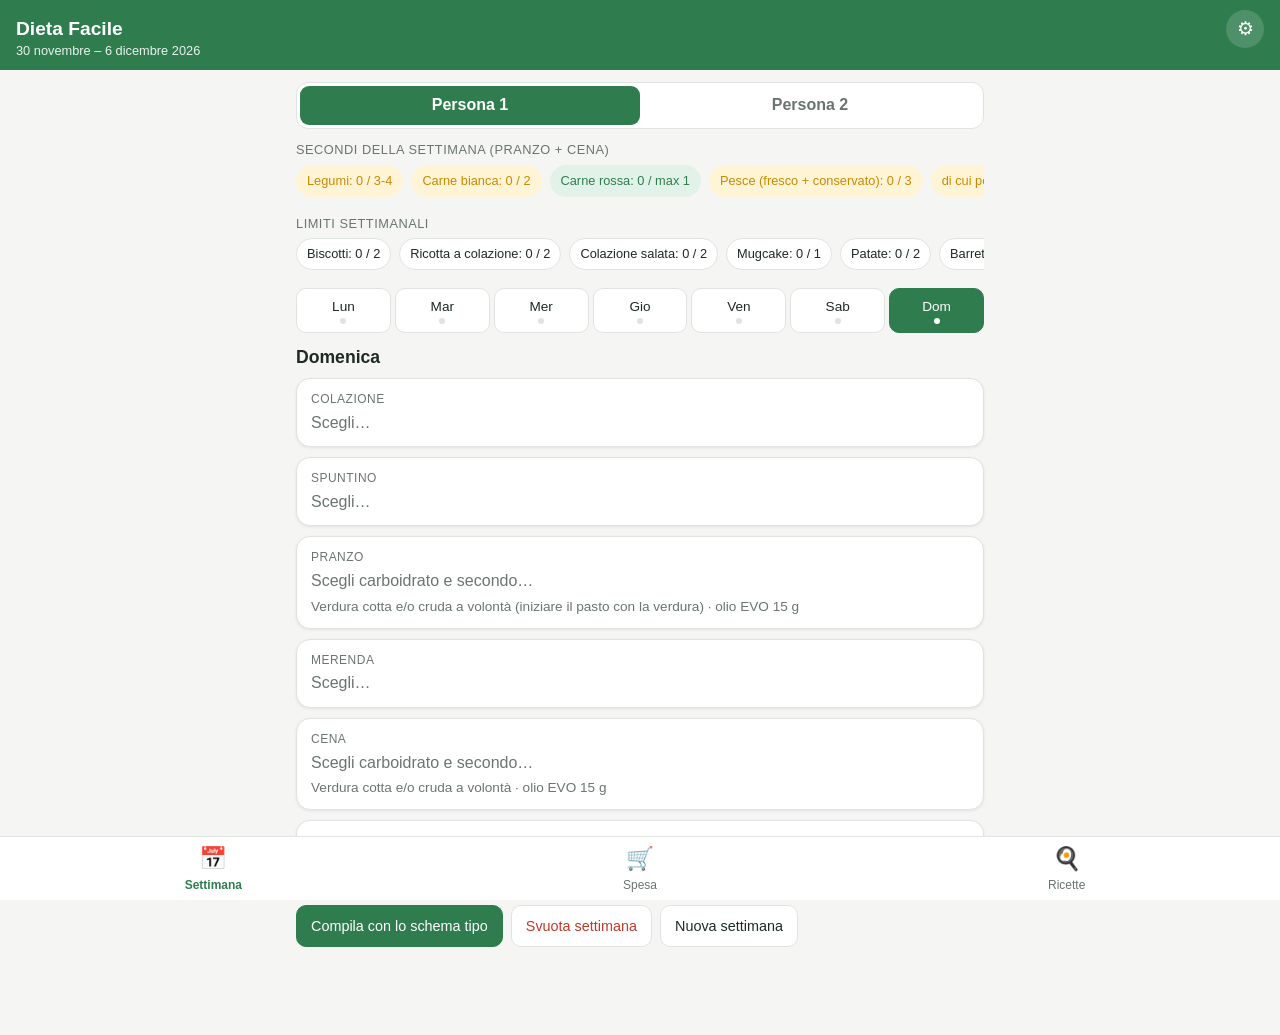
==== index.html @ 1f2cd05c "Add files via upload Prima pubblicazione" ====
<!DOCTYPE html>
<html lang="it">
<head>
  <meta charset="UTF-8">
  <meta name="viewport" content="width=device-width, initial-scale=1, viewport-fit=cover">
  <meta name="theme-color" content="#2f7d4f">
  <meta name="apple-mobile-web-app-capable" content="yes">
  <meta name="apple-mobile-web-app-status-bar-style" content="default">
  <meta name="apple-mobile-web-app-title" content="Dieta Facile">
  <title>Dieta Facile</title>
  <link rel="manifest" href="manifest.webmanifest">
  <link rel="icon" href="icone/icona-192.png" type="image/png">
  <link rel="apple-touch-icon" href="icone/icona-180.png">
  <link rel="stylesheet" href="css/stile.css">
</head>
<body>

  <header class="intestazione">
    <div class="intestazione-testo">
      <h1>Dieta Facile</h1>
      <span id="settimana-corrente" class="sottotitolo"></span>
    </div>
    <div class="intestazione-azioni">
      <button type="button" id="stato-sync" class="stato-sync off" title="Sincronizzazione" aria-label="Sincronizza ora"></button>
      <button type="button" id="apri-impostazioni" class="pulsante-icona" aria-label="Impostazioni">⚙︎</button>
    </div>
  </header>

  <main id="contenuto">
    <!-- Scheda Settimana: costruita da js/settimana.js -->
    <section id="scheda-settimana" class="scheda attiva"></section>

    <!-- Scheda Spesa: costruita da js/spesa.js -->
    <section id="scheda-spesa" class="scheda"></section>

    <!-- Scheda Ricette: arriva nella Fase 5 -->
    <section id="scheda-ricette" class="scheda">
      <p class="segnaposto">I suggerimenti di ricette arriveranno nella Fase 5.</p>
    </section>

    <p id="errore" class="errore" hidden></p>
  </main>

  <nav class="nav-basso" aria-label="Sezioni">
    <button type="button" class="nav-voce attiva" data-scheda="settimana">
      <span class="nav-icona">📅</span>Settimana
    </button>
    <button type="button" class="nav-voce" data-scheda="spesa">
      <span class="nav-icona">🛒</span>Spesa
    </button>
    <button type="button" class="nav-voce" data-scheda="ricette">
      <span class="nav-icona">🍳</span>Ricette
    </button>
  </nav>

  <!-- Foglio a comparsa dal basso, usato per scegliere le opzioni e per le impostazioni -->
  <div id="sfondo-foglio" class="sfondo-foglio" hidden></div>
  <div id="foglio" class="foglio" role="dialog" aria-modal="true" hidden>
    <div class="foglio-testa">
      <h2 id="foglio-titolo"></h2>
      <button type="button" id="foglio-chiudi" class="pulsante-chiudi" aria-label="Chiudi">✕</button>
    </div>
    <div id="foglio-corpo" class="foglio-corpo"></div>
  </div>

  <script type="module" src="js/app.js"></script>
</body>
</html>
---- css/stile.css ----
/* ==========================================================================
   Dieta Facile — foglio di stile
   Pensato prima per il telefono (schermo stretto, uso con le dita).
   ========================================================================== */

:root {
  --colore-primario: #2f7d4f;
  --colore-primario-chiaro: #e3f2e8;
  --colore-sfondo: #f5f6f4;
  --colore-carta: #ffffff;
  --colore-testo: #1f2a24;
  --colore-testo-debole: #6b7570;
  --colore-bordo: #dfe4e0;
  --colore-ok: #2f7d4f;
  --colore-attenzione: #c98a00;
  --colore-errore: #c0392b;
  --colore-ok-sfondo: #e3f2e8;
  --colore-attenzione-sfondo: #fff4d6;
  --colore-errore-sfondo: #fde3e0;
  --raggio: 14px;
  --ombra: 0 1px 3px rgba(0, 0, 0, 0.08);
  --altezza-nav: 64px;
}

@media (prefers-color-scheme: dark) {
  :root {
    --colore-primario: #5cbf84;
    --colore-primario-chiaro: #1d3327;
    --colore-sfondo: #121513;
    --colore-carta: #1c201d;
    --colore-testo: #eef2ef;
    --colore-testo-debole: #9aa39e;
    --colore-bordo: #2e3531;
    --colore-ok: #5cbf84;
    --colore-attenzione: #e6b34a;
    --colore-errore: #ef7a6d;
    --colore-ok-sfondo: #1d3327;
    --colore-attenzione-sfondo: #3a2f12;
    --colore-errore-sfondo: #3d1d19;
    --ombra: 0 1px 3px rgba(0, 0, 0, 0.4);
  }
}

* { box-sizing: border-box; }

/* L'attributo hidden deve vincere su qualsiasi display impostato dal CSS */
[hidden] { display: none !important; }

html, body {
  margin: 0;
  padding: 0;
  background: var(--colore-sfondo);
  color: var(--colore-testo);
  font-family: -apple-system, BlinkMacSystemFont, "Segoe UI", Roboto, Helvetica, Arial, sans-serif;
  font-size: 16px;
  line-height: 1.4;
  -webkit-text-size-adjust: 100%;
}

button {
  font: inherit;
  color: inherit;
  cursor: pointer;
  -webkit-tap-highlight-color: transparent;
}

/* --- Intestazione ------------------------------------------------------- */

.intestazione {
  position: sticky;
  top: 0;
  z-index: 5;
  background: var(--colore-primario);
  color: #fff;
  padding: calc(10px + env(safe-area-inset-top)) 16px 10px;
  display: flex;
  align-items: baseline;
  justify-content: space-between;
  gap: 12px;
}

.intestazione-testo {
  display: flex;
  flex-direction: column;
  min-width: 0;
}

.intestazione h1 {
  margin: 0;
  font-size: 1.2rem;
  font-weight: 700;
}

.sottotitolo {
  font-size: 0.8rem;
  opacity: 0.9;
  white-space: nowrap;
  overflow: hidden;
  text-overflow: ellipsis;
}

.intestazione-azioni {
  display: flex;
  align-items: center;
  gap: 4px;
  flex: 0 0 auto;
}

.pulsante-icona,
.stato-sync {
  border: none;
  background: rgba(255, 255, 255, 0.15);
  color: #fff;
  width: 38px;
  height: 38px;
  border-radius: 50%;
  font-size: 1.2rem;
  display: flex;
  align-items: center;
  justify-content: center;
}
.stato-sync.off { display: none; }
.stato-sync.errore { background: rgba(192, 57, 43, 0.6); }
.stato-sync.offline { background: rgba(0, 0, 0, 0.25); }
.stato-sync.attesa { animation: gira 1s linear infinite; }
@keyframes gira { to { transform: rotate(360deg); } }

/* --- Persone --------------------------------------------------------------- */

.persone {
  display: flex;
  background: var(--colore-carta);
  border: 1px solid var(--colore-bordo);
  border-radius: 12px;
  padding: 3px;
  margin-bottom: 8px;
}
.persona-btn {
  flex: 1;
  border: none;
  background: none;
  border-radius: 9px;
  padding: 8px;
  font-weight: 600;
  color: var(--colore-testo-debole);
}
.persona-btn.attivo {
  background: var(--colore-primario);
  color: #fff;
}

/* --- Chips selezionabili (frutta / verdura di stagione) ---------------------- */

.chips {
  display: flex;
  flex-wrap: wrap;
  gap: 6px;
  margin: 4px 0 8px;
}
.chip-btn { cursor: pointer; }
.chip-btn.attiva {
  background: var(--colore-primario);
  color: #fff;
  border-color: var(--colore-primario);
}

.dettaglio-extra {
  font-size: 0.85rem;
  color: var(--colore-primario);
}

.nota {
  font-size: 0.85rem;
  color: var(--colore-testo-debole);
  margin: 4px 0 8px;
}

/* --- Campi delle impostazioni ---------------------------------------------- */

.campo {
  display: flex;
  flex-direction: column;
  gap: 4px;
  margin: 8px 0;
  font-size: 0.85rem;
  color: var(--colore-testo-debole);
}
.campo input,
.riga-campo input {
  font: inherit;
  font-size: 1rem;
  color: var(--colore-testo);
  background: var(--colore-sfondo);
  border: 1px solid var(--colore-bordo);
  border-radius: 10px;
  padding: 10px 12px;
  width: 100%;
}
.riga-campo {
  display: flex;
  gap: 8px;
  align-items: center;
  margin: 6px 0;
}

.stagione { margin-top: 20px; }

/* --- Contenuto principale ---------------------------------------------- */

#contenuto {
  padding: 12px 16px calc(var(--altezza-nav) + 24px + env(safe-area-inset-bottom));
  max-width: 720px;
  margin: 0 auto;
}

.scheda { display: none; }
.scheda.attiva { display: block; }

.segnaposto {
  color: var(--colore-testo-debole);
  text-align: center;
  padding: 40px 0;
}

.errore {
  background: var(--colore-errore-sfondo);
  color: var(--colore-errore);
  padding: 12px;
  border-radius: var(--raggio);
}

/* --- Riepilogo contatori ----------------------------------------------- */

.riepilogo {
  display: flex;
  gap: 8px;
  overflow-x: auto;
  padding-bottom: 6px;
  margin-bottom: 8px;
  -webkit-overflow-scrolling: touch;
  scrollbar-width: none;
}
.riepilogo::-webkit-scrollbar { display: none; }

.chip {
  flex: 0 0 auto;
  padding: 6px 10px;
  border-radius: 999px;
  font-size: 0.8rem;
  white-space: nowrap;
  border: 1px solid var(--colore-bordo);
  background: var(--colore-carta);
}
.chip.ok { background: var(--colore-ok-sfondo); color: var(--colore-ok); border-color: transparent; }
.chip.sotto { background: var(--colore-attenzione-sfondo); color: var(--colore-attenzione); border-color: transparent; }
.chip.sopra { background: var(--colore-errore-sfondo); color: var(--colore-errore); border-color: transparent; }
.chip.pieno { background: var(--colore-errore-sfondo); color: var(--colore-errore); border-color: transparent; }

.riepilogo-titolo {
  font-size: 0.75rem;
  text-transform: uppercase;
  letter-spacing: 0.04em;
  color: var(--colore-testo-debole);
  margin: 10px 0 4px;
}

/* --- Selettore dei giorni ---------------------------------------------- */

.giorni {
  display: grid;
  grid-template-columns: repeat(7, 1fr);
  gap: 4px;
  margin: 12px 0;
}

.giorno-btn {
  border: 1px solid var(--colore-bordo);
  background: var(--colore-carta);
  border-radius: 10px;
  padding: 8px 0;
  font-size: 0.85rem;
  display: flex;
  flex-direction: column;
  align-items: center;
  gap: 2px;
}
.giorno-btn.attivo {
  background: var(--colore-primario);
  color: #fff;
  border-color: var(--colore-primario);
}
.giorno-btn .puntino {
  width: 6px;
  height: 6px;
  border-radius: 50%;
  background: var(--colore-bordo);
}
.giorno-btn.completo .puntino { background: var(--colore-ok); }
.giorno-btn.attivo .puntino { background: #fff; }

.titolo-giorno {
  margin: 8px 0 8px;
  font-size: 1.1rem;
}

/* --- Carte degli slot -------------------------------------------------- */

.slot {
  display: flex;
  flex-direction: column;
  gap: 10px;
}

.carta-slot {
  width: 100%;
  text-align: left;
  background: var(--colore-carta);
  border: 1px solid var(--colore-bordo);
  border-radius: var(--raggio);
  box-shadow: var(--ombra);
  padding: 12px 14px;
  display: flex;
  flex-direction: column;
  gap: 4px;
}
.carta-slot:active { background: var(--colore-primario-chiaro); }

.carta-slot .etichetta {
  font-size: 0.75rem;
  text-transform: uppercase;
  letter-spacing: 0.04em;
  color: var(--colore-testo-debole);
}
.carta-slot .valore {
  font-weight: 600;
}
.carta-slot .valore.vuoto {
  color: var(--colore-testo-debole);
  font-weight: 400;
}
.carta-slot .dettaglio {
  font-size: 0.85rem;
  color: var(--colore-testo-debole);
}

/* --- Lista della spesa ------------------------------------------------- */

.spesa-intro {
  color: var(--colore-testo-debole);
  font-size: 0.9rem;
  margin: 4px 0 8px;
}

.reparto-titolo {
  font-size: 0.8rem;
  text-transform: uppercase;
  letter-spacing: 0.04em;
  color: var(--colore-primario);
  margin: 18px 0 6px;
}

.lista-spesa {
  list-style: none;
  margin: 0;
  padding: 0;
  background: var(--colore-carta);
  border: 1px solid var(--colore-bordo);
  border-radius: var(--raggio);
  box-shadow: var(--ombra);
  overflow: hidden;
}

.voce-spesa + .voce-spesa { border-top: 1px solid var(--colore-bordo); }

.voce-spesa label {
  display: flex;
  align-items: center;
  gap: 12px;
  padding: 10px 14px;
  cursor: pointer;
}

.voce-spesa input[type="checkbox"] {
  width: 22px;
  height: 22px;
  flex: 0 0 auto;
  accent-color: var(--colore-primario);
}

.voce-testo { display: flex; flex-direction: column; }
.voce-nome { font-weight: 500; }
.voce-q { font-size: 0.85rem; color: var(--colore-testo-debole); }

.voce-spesa.presa .voce-nome {
  text-decoration: line-through;
  color: var(--colore-testo-debole);
}

/* --- Azioni ------------------------------------------------------------- */

.azioni {
  display: flex;
  flex-wrap: wrap;
  gap: 8px;
  margin-top: 16px;
}

.pulsante {
  border: 1px solid var(--colore-bordo);
  background: var(--colore-carta);
  border-radius: 10px;
  padding: 10px 14px;
  font-size: 0.9rem;
}
.pulsante.primario {
  background: var(--colore-primario);
  color: #fff;
  border-color: var(--colore-primario);
}
.pulsante.pericolo { color: var(--colore-errore); }

/* --- Navigazione in basso --------------------------------------------- */

.nav-basso {
  position: fixed;
  left: 0;
  right: 0;
  bottom: 0;
  height: calc(var(--altezza-nav) + env(safe-area-inset-bottom));
  padding-bottom: env(safe-area-inset-bottom);
  background: var(--colore-carta);
  border-top: 1px solid var(--colore-bordo);
  display: flex;
  z-index: 5;
}

.nav-voce {
  flex: 1;
  border: none;
  background: none;
  font-size: 0.75rem;
  color: var(--colore-testo-debole);
  display: flex;
  flex-direction: column;
  align-items: center;
  justify-content: center;
  gap: 2px;
}
.nav-voce.attiva { color: var(--colore-primario); font-weight: 600; }
.nav-icona { font-size: 1.4rem; }

/* --- Foglio a comparsa ------------------------------------------------- */

.sfondo-foglio {
  position: fixed;
  inset: 0;
  background: rgba(0, 0, 0, 0.45);
  z-index: 10;
}

.foglio {
  position: fixed;
  left: 0;
  right: 0;
  bottom: 0;
  max-height: 85vh;
  background: var(--colore-carta);
  border-radius: var(--raggio) var(--raggio) 0 0;
  z-index: 11;
  display: flex;
  flex-direction: column;
  padding-bottom: env(safe-area-inset-bottom);
  box-shadow: 0 -4px 20px rgba(0, 0, 0, 0.2);
}

.foglio-testa {
  display: flex;
  align-items: center;
  justify-content: space-between;
  padding: 14px 16px 8px;
  border-bottom: 1px solid var(--colore-bordo);
}
.foglio-testa h2 { margin: 0; font-size: 1.05rem; }

.pulsante-chiudi {
  border: none;
  background: var(--colore-sfondo);
  width: 34px;
  height: 34px;
  border-radius: 50%;
  font-size: 1rem;
}

.foglio-corpo {
  overflow-y: auto;
  padding: 8px 16px 16px;
  -webkit-overflow-scrolling: touch;
}

.foglio-sezione { margin: 12px 0 6px; font-size: 0.8rem; text-transform: uppercase; letter-spacing: 0.04em; color: var(--colore-testo-debole); }

.avviso {
  background: var(--colore-attenzione-sfondo);
  color: var(--colore-attenzione);
  border-radius: 10px;
  padding: 8px 12px;
  font-size: 0.85rem;
  margin: 8px 0;
}

.opzione {
  width: 100%;
  text-align: left;
  background: var(--colore-carta);
  border: 1px solid var(--colore-bordo);
  border-radius: 12px;
  padding: 10px 12px;
  margin: 6px 0;
  display: flex;
  flex-direction: column;
  gap: 2px;
}
.opzione.selezionata {
  border-color: var(--colore-primario);
  background: var(--colore-primario-chiaro);
}
.opzione:disabled {
  opacity: 0.5;
  cursor: not-allowed;
}
.opzione .nome { font-weight: 600; }
.opzione .descrizione { font-size: 0.82rem; color: var(--colore-testo-debole); }
.opzione .motivo { font-size: 0.8rem; color: var(--colore-errore); }
.opzione .nota-frutta { font-size: 0.78rem; color: var(--colore-attenzione); }
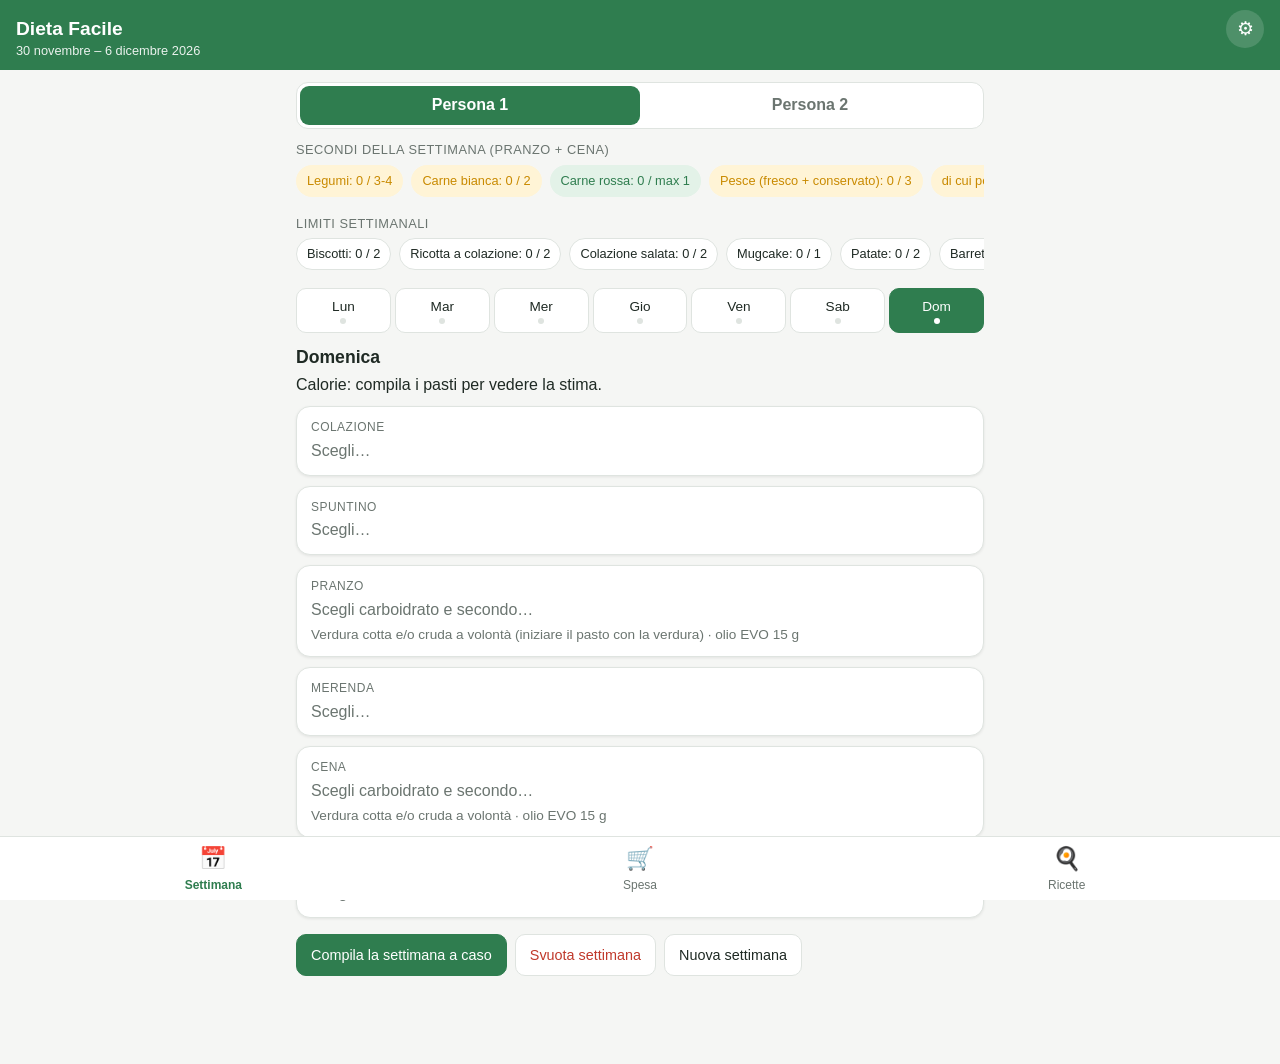
==== commit 354521f7: "Add files via upload" ====
--- a/index.html
+++ b/index.html
@@ -3,15 +3,15 @@
 <head>
   <meta charset="UTF-8">
   <meta name="viewport" content="width=device-width, initial-scale=1, viewport-fit=cover">
-  <meta name="theme-color" content="#2f7d4f">
+  <meta name="theme-color" content="#c67139">
   <meta name="apple-mobile-web-app-capable" content="yes">
   <meta name="apple-mobile-web-app-status-bar-style" content="default">
   <meta name="apple-mobile-web-app-title" content="Dieta Facile">
   <title>Dieta Facile</title>
-  <link rel="manifest" href="manifest.webmanifest">
+  <link rel="manifest" href="manifest.webmanifest?v=8">
   <link rel="icon" href="icone/icona-192.png" type="image/png">
   <link rel="apple-touch-icon" href="icone/icona-180.png">
-  <link rel="stylesheet" href="css/stile.css">
+  <link rel="stylesheet" href="css/stile.css?v=8">
 </head>
 <body>
 
@@ -33,10 +33,8 @@
     <!-- Scheda Spesa: costruita da js/spesa.js -->
     <section id="scheda-spesa" class="scheda"></section>
 
-    <!-- Scheda Ricette: arriva nella Fase 5 -->
-    <section id="scheda-ricette" class="scheda">
-      <p class="segnaposto">I suggerimenti di ricette arriveranno nella Fase 5.</p>
-    </section>
+    <!-- Scheda Ricette: costruita da js/ricette.js -->
+    <section id="scheda-ricette" class="scheda"></section>
 
     <p id="errore" class="errore" hidden></p>
   </main>
@@ -63,6 +61,6 @@
     <div id="foglio-corpo" class="foglio-corpo"></div>
   </div>
 
-  <script type="module" src="js/app.js"></script>
+  <script type="module" src="js/app.js?v=8"></script>
 </body>
 </html>
--- a/css/stile.css
+++ b/css/stile.css
@@ -205,6 +205,69 @@
 
 .stagione { margin-top: 20px; }
 
+/* --- Calorie stimate ----------------------------------------------------- */
+
+.kcal-giorno {
+  display: flex;
+  flex-direction: column;
+  gap: 2px;
+  margin: -4px 0 10px;
+}
+.kcal-valore { font-size: 0.9rem; font-weight: 600; color: var(--colore-primario); }
+.kcal-nota { font-size: 0.75rem; color: var(--colore-testo-debole); }
+.carta-slot .kcal { font-size: 0.8rem; color: var(--colore-testo-debole); }
+
+.riga-interruttore {
+  display: flex;
+  align-items: center;
+  gap: 10px;
+  padding: 6px 0;
+  cursor: pointer;
+}
+.riga-interruttore input { width: 22px; height: 22px; accent-color: var(--colore-primario); }
+
+/* --- Ricette ----------------------------------------------------------------- */
+
+.blocco-pasto { margin: 10px 0 14px; }
+.blocco-titolo {
+  font-size: 0.85rem;
+  font-weight: 600;
+  margin: 0 0 6px;
+}
+
+.carta-ricetta {
+  width: 100%;
+  text-align: left;
+  background: var(--colore-carta);
+  border: 1px solid var(--colore-bordo);
+  border-radius: 12px;
+  padding: 10px 12px;
+  margin: 6px 0;
+}
+.carta-ricetta:active { background: var(--colore-primario-chiaro); }
+.carta-ricetta-riga { display: flex; align-items: center; gap: 12px; }
+.carta-ricetta-emoji { font-size: 1.6rem; flex: 0 0 auto; }
+.carta-ricetta-testo { min-width: 0; }
+.carta-ricetta-nome { font-weight: 600; }
+.carta-ricetta-dettaglio { font-size: 0.8rem; color: var(--colore-testo-debole); }
+
+.cerca {
+  width: 100%;
+  font: inherit;
+  font-size: 1rem;
+  color: var(--colore-testo);
+  background: var(--colore-carta);
+  border: 1px solid var(--colore-bordo);
+  border-radius: 10px;
+  padding: 10px 12px;
+  margin: 4px 0 8px;
+  -webkit-appearance: none;
+}
+
+.lista-ingredienti { margin: 4px 0 8px; padding-left: 20px; }
+.lista-ingredienti li { margin: 3px 0; }
+.procedimento { line-height: 1.5; margin: 4px 0 8px; }
+
 /* --- Contenuto principale ---------------------------------------------- */
 
 #contenuto {
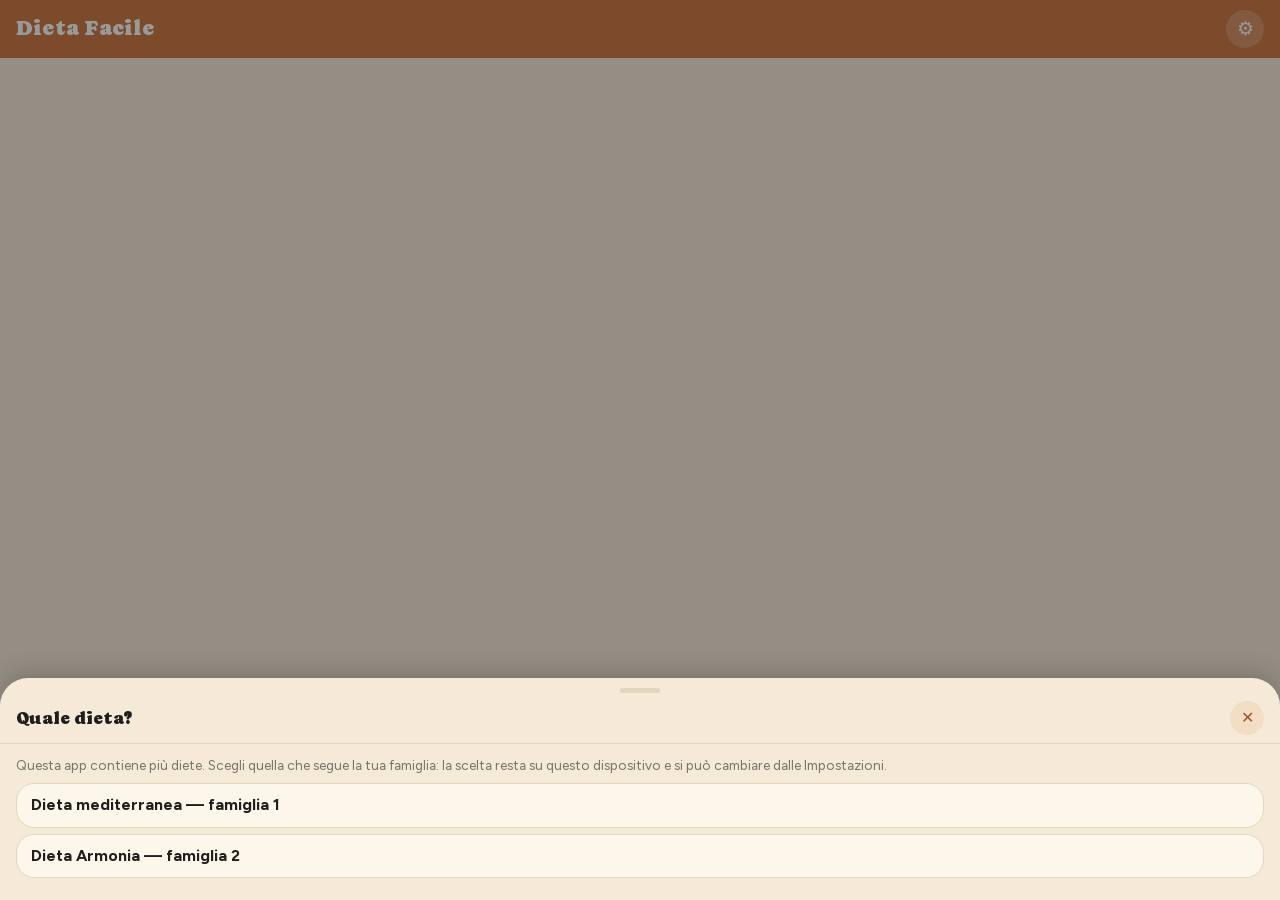
==== commit 61b218a7: "Add files via upload" ====
--- a/index.html
+++ b/index.html
@@ -8,10 +8,10 @@
   <meta name="apple-mobile-web-app-status-bar-style" content="default">
   <meta name="apple-mobile-web-app-title" content="Dieta Facile">
   <title>Dieta Facile</title>
-  <link rel="manifest" href="manifest.webmanifest?v=8">
+  <link rel="manifest" href="manifest.webmanifest?v=9">
   <link rel="icon" href="icone/icona-192.png" type="image/png">
   <link rel="apple-touch-icon" href="icone/icona-180.png">
-  <link rel="stylesheet" href="css/stile.css?v=8">
+  <link rel="stylesheet" href="css/stile.css?v=9">
 </head>
 <body>
 
@@ -61,6 +61,6 @@
     <div id="foglio-corpo" class="foglio-corpo"></div>
   </div>
 
-  <script type="module" src="js/app.js?v=8"></script>
+  <script type="module" src="js/app.js?v=9"></script>
 </body>
 </html>
--- a/css/stile.css
+++ b/css/stile.css
@@ -1,49 +1,79 @@
 /* ==========================================================================
-   Dieta Facile — foglio di stile
-   Pensato prima per il telefono (schermo stretto, uso con le dita).
+   Dieta Facile — foglio di stile (restyling "Organic")
+   Caldo, arrotondato, allegro: crema + terracotta + salvia.
+   Stesse classi di prima: nessuna modifica al JS necessaria.
+   Pensato prima per il telefono (iPhone, touch).
    ========================================================================== */
 
+/* Font: Caprasimo per i titoli, Figtree per il testo. File inclusi nell'app (cartella fonts/,
+   licenza SIL Open Font License): funzionano anche offline e senza richieste a Google.
+   Finché non sono caricati si usano i font di sistema (font-display: swap). */
+@font-face {
+  font-family: 'Caprasimo';
+  font-style: normal;
+  font-weight: 400;
+  font-display: swap;
+  src: url('../fonts/caprasimo-400.woff2') format('woff2');
+}
+@font-face {
+  font-family: 'Figtree';
+  font-style: normal;
+  font-weight: 400 700;
+  font-display: swap;
+  src: url('../fonts/figtree-variabile.woff2') format('woff2');
+}
+
 :root {
-  --colore-primario: #2f7d4f;
-  --colore-primario-chiaro: #e3f2e8;
-  --colore-sfondo: #f5f6f4;
-  --colore-carta: #ffffff;
-  --colore-testo: #1f2a24;
-  --colore-testo-debole: #6b7570;
-  --colore-bordo: #dfe4e0;
-  --colore-ok: #2f7d4f;
-  --colore-attenzione: #c98a00;
-  --colore-errore: #c0392b;
-  --colore-ok-sfondo: #e3f2e8;
-  --colore-attenzione-sfondo: #fff4d6;
-  --colore-errore-sfondo: #fde3e0;
-  --raggio: 14px;
-  --ombra: 0 1px 3px rgba(0, 0, 0, 0.08);
+  --colore-primario: #c67139;          /* terracotta */
+  --colore-primario-scuro: #9c5628;    /* per testo piccolo su fondo chiaro */
+  --colore-primario-chiaro: #f3ddc4;
+  --colore-secondario: #7a8a5e;        /* salvia */
+  --colore-secondario-chiaro: #e3e7d2;
+  --colore-secondario-scuro: #4e5a3a;
+  --colore-sfondo: #f5ead8;            /* crema */
+  --colore-carta: #fdf6ea;
+  --colore-testo: #201e1d;
+  --colore-testo-debole: #7b7266;
+  --colore-bordo: #e4d6bd;
+  --colore-ok: #5f6e47;
+  --colore-attenzione: #9c6f1d;
+  --colore-errore: #b3402e;
+  --colore-ok-sfondo: #e3e7d2;
+  --colore-attenzione-sfondo: #f4e5bd;
+  --colore-errore-sfondo: #f4d9d0;
+  --raggio: 18px;
+  --raggio-pieno: 999px;               /* pillole */
+  --ombra: 0 1px 3px rgba(90, 62, 30, 0.10);
   --altezza-nav: 64px;
+  --font-titoli: 'Caprasimo', 'Georgia', serif;
+  --font-testo: 'Figtree', -apple-system, BlinkMacSystemFont, 'Segoe UI', sans-serif;
 }
 
 @media (prefers-color-scheme: dark) {
   :root {
-    --colore-primario: #5cbf84;
-    --colore-primario-chiaro: #1d3327;
-    --colore-sfondo: #121513;
-    --colore-carta: #1c201d;
-    --colore-testo: #eef2ef;
-    --colore-testo-debole: #9aa39e;
-    --colore-bordo: #2e3531;
-    --colore-ok: #5cbf84;
-    --colore-attenzione: #e6b34a;
-    --colore-errore: #ef7a6d;
-    --colore-ok-sfondo: #1d3327;
-    --colore-attenzione-sfondo: #3a2f12;
-    --colore-errore-sfondo: #3d1d19;
-    --ombra: 0 1px 3px rgba(0, 0, 0, 0.4);
+    --colore-primario: #d98c55;
+    --colore-primario-scuro: #e8ab7e;
+    --colore-primario-chiaro: #4a3120;
+    --colore-secondario: #97a97c;
+    --colore-secondario-chiaro: #333b26;
+    --colore-secondario-scuro: #c3d0ab;
+    --colore-sfondo: #211c15;
+    --colore-carta: #2b251b;
+    --colore-testo: #f2ead9;
+    --colore-testo-debole: #a89c8a;
+    --colore-bordo: #443b2d;
+    --colore-ok: #a4b587;
+    --colore-attenzione: #dcb15e;
+    --colore-errore: #e8836f;
+    --colore-ok-sfondo: #333b26;
+    --colore-attenzione-sfondo: #3e3316;
+    --colore-errore-sfondo: #43241c;
+    --ombra: 0 1px 3px rgba(0, 0, 0, 0.45);
   }
 }
 
 * { box-sizing: border-box; }
 
-/* L'attributo hidden deve vincere su qualsiasi display impostato dal CSS */
 [hidden] { display: none !important; }
 
 html, body {
@@ -51,7 +81,7 @@
   padding: 0;
   background: var(--colore-sfondo);
   color: var(--colore-testo);
-  font-family: -apple-system, BlinkMacSystemFont, "Segoe UI", Roboto, Helvetica, Arial, sans-serif;
+  font-family: var(--font-testo);
   font-size: 16px;
   line-height: 1.4;
   -webkit-text-size-adjust: 100%;
@@ -63,6 +93,14 @@
   cursor: pointer;
   -webkit-tap-highlight-color: transparent;
 }
+
+button:focus-visible,
+input:focus-visible {
+  outline: 2px solid var(--colore-primario);
+  outline-offset: 2px;
+}
+
+::selection { background: var(--colore-primario-chiaro); }
 
 /* --- Intestazione ------------------------------------------------------- */
 
@@ -87,13 +125,15 @@
 
 .intestazione h1 {
   margin: 0;
-  font-size: 1.2rem;
-  font-weight: 700;
+  font-family: var(--font-titoli);
+  font-weight: 400;
+  font-size: 1.35rem;
+  letter-spacing: 0.01em;
 }
 
 .sottotitolo {
   font-size: 0.8rem;
-  opacity: 0.9;
+  opacity: 0.92;
   white-space: nowrap;
   overflow: hidden;
   text-overflow: ellipsis;
@@ -102,14 +142,14 @@
 .intestazione-azioni {
   display: flex;
   align-items: center;
-  gap: 4px;
+  gap: 6px;
   flex: 0 0 auto;
 }
 
 .pulsante-icona,
 .stato-sync {
   border: none;
-  background: rgba(255, 255, 255, 0.15);
+  background: rgba(255, 255, 255, 0.18);
   color: #fff;
   width: 38px;
   height: 38px;
@@ -119,37 +159,40 @@
   align-items: center;
   justify-content: center;
 }
+.pulsante-icona:active { background: rgba(255, 255, 255, 0.32); }
 .stato-sync.off { display: none; }
-.stato-sync.errore { background: rgba(192, 57, 43, 0.6); }
+.stato-sync.errore { background: rgba(179, 64, 46, 0.75); }
 .stato-sync.offline { background: rgba(0, 0, 0, 0.25); }
 .stato-sync.attesa { animation: gira 1s linear infinite; }
 @keyframes gira { to { transform: rotate(360deg); } }
 
-/* --- Persone --------------------------------------------------------------- */
+/* --- Persone: segmentato a pillola -------------------------------------- */
 
 .persone {
   display: flex;
   background: var(--colore-carta);
   border: 1px solid var(--colore-bordo);
-  border-radius: 12px;
-  padding: 3px;
-  margin-bottom: 8px;
+  border-radius: var(--raggio-pieno);
+  padding: 4px;
+  gap: 4px;
+  margin-bottom: 10px;
 }
 .persona-btn {
   flex: 1;
   border: none;
   background: none;
-  border-radius: 9px;
-  padding: 8px;
+  border-radius: var(--raggio-pieno);
+  padding: 9px;
   font-weight: 600;
   color: var(--colore-testo-debole);
 }
 .persona-btn.attivo {
   background: var(--colore-primario);
   color: #fff;
-}
-
-/* --- Chips selezionabili (frutta / verdura di stagione) ---------------------- */
+  font-weight: 700;
+}
+
+/* --- Chips selezionabili (frutta / verdura di stagione) ------------------ */
 
 .chips {
   display: flex;
@@ -159,14 +202,15 @@
 }
 .chip-btn { cursor: pointer; }
 .chip-btn.attiva {
-  background: var(--colore-primario);
+  background: var(--colore-secondario);
   color: #fff;
-  border-color: var(--colore-primario);
+  border-color: var(--colore-secondario);
+  font-weight: 600;
 }
 
 .dettaglio-extra {
   font-size: 0.85rem;
-  color: var(--colore-primario);
+  color: var(--colore-secondario-scuro);
 }
 
 .nota {
@@ -175,7 +219,7 @@
   margin: 4px 0 8px;
 }
 
-/* --- Campi delle impostazioni ---------------------------------------------- */
+/* --- Campi delle impostazioni -------------------------------------------- */
 
 .campo {
   display: flex;
@@ -190,10 +234,10 @@
   font: inherit;
   font-size: 1rem;
   color: var(--colore-testo);
-  background: var(--colore-sfondo);
-  border: 1px solid var(--colore-bordo);
-  border-radius: 10px;
-  padding: 10px 12px;
+  background: var(--colore-carta);
+  border: 1px solid var(--colore-bordo);
+  border-radius: var(--raggio-pieno);
+  padding: 10px 16px;
   width: 100%;
 }
 .riga-campo {
@@ -205,7 +249,7 @@
 
 .stagione { margin-top: 20px; }
 
-/* --- Calorie stimate ----------------------------------------------------- */
+/* --- Calorie stimate ------------------------------------------------------ */
 
 .kcal-giorno {
   display: flex;
@@ -213,7 +257,7 @@
   gap: 2px;
   margin: -4px 0 10px;
 }
-.kcal-valore { font-size: 0.9rem; font-weight: 600; color: var(--colore-primario); }
+.kcal-valore { font-size: 0.9rem; font-weight: 700; color: var(--colore-primario-scuro); }
 .kcal-nota { font-size: 0.75rem; color: var(--colore-testo-debole); }
 .carta-slot .kcal { font-size: 0.8rem; color: var(--colore-testo-debole); }
 
@@ -226,12 +270,12 @@
 }
 .riga-interruttore input { width: 22px; height: 22px; accent-color: var(--colore-primario); }
 
-/* --- Ricette ----------------------------------------------------------------- */
+/* --- Ricette --------------------------------------------------------------- */
 
 .blocco-pasto { margin: 10px 0 14px; }
 .blocco-titolo {
   font-size: 0.85rem;
-  font-weight: 600;
+  font-weight: 700;
   margin: 0 0 6px;
 }
 
@@ -240,15 +284,26 @@
   text-align: left;
   background: var(--colore-carta);
   border: 1px solid var(--colore-bordo);
-  border-radius: 12px;
+  border-radius: var(--raggio);
+  box-shadow: var(--ombra);
   padding: 10px 12px;
   margin: 6px 0;
 }
 .carta-ricetta:active { background: var(--colore-primario-chiaro); }
 .carta-ricetta-riga { display: flex; align-items: center; gap: 12px; }
-.carta-ricetta-emoji { font-size: 1.6rem; flex: 0 0 auto; }
+.carta-ricetta-emoji {
+  font-size: 1.35rem;
+  flex: 0 0 auto;
+  width: 46px;
+  height: 46px;
+  border-radius: 50%;
+  background: var(--colore-secondario-chiaro);
+  display: flex;
+  align-items: center;
+  justify-content: center;
+}
 .carta-ricetta-testo { min-width: 0; }
-.carta-ricetta-nome { font-weight: 600; }
+.carta-ricetta-nome { font-weight: 700; }
 .carta-ricetta-dettaglio { font-size: 0.8rem; color: var(--colore-testo-debole); }
 
 .cerca {
@@ -258,17 +313,17 @@
   color: var(--colore-testo);
   background: var(--colore-carta);
   border: 1px solid var(--colore-bordo);
-  border-radius: 10px;
-  padding: 10px 12px;
+  border-radius: var(--raggio-pieno);
+  padding: 10px 16px;
   margin: 4px 0 8px;
   -webkit-appearance: none;
 }
 
 .lista-ingredienti { margin: 4px 0 8px; padding-left: 20px; }
 .lista-ingredienti li { margin: 3px 0; }
-.procedimento { line-height: 1.5; margin: 4px 0 8px; }
-
-/* --- Contenuto principale ---------------------------------------------- */
+.procedimento { line-height: 1.55; margin: 4px 0 8px; }
+
+/* --- Contenuto principale ------------------------------------------------- */
 
 #contenuto {
   padding: 12px 16px calc(var(--altezza-nav) + 24px + env(safe-area-inset-bottom));
@@ -292,7 +347,7 @@
   border-radius: var(--raggio);
 }
 
-/* --- Riepilogo contatori ----------------------------------------------- */
+/* --- Riepilogo contatori --------------------------------------------------- */
 
 .riepilogo {
   display: flex;
@@ -307,50 +362,51 @@
 
 .chip {
   flex: 0 0 auto;
-  padding: 6px 10px;
-  border-radius: 999px;
+  padding: 6px 12px;
+  border-radius: var(--raggio-pieno);
   font-size: 0.8rem;
   white-space: nowrap;
   border: 1px solid var(--colore-bordo);
   background: var(--colore-carta);
 }
-.chip.ok { background: var(--colore-ok-sfondo); color: var(--colore-ok); border-color: transparent; }
-.chip.sotto { background: var(--colore-attenzione-sfondo); color: var(--colore-attenzione); border-color: transparent; }
-.chip.sopra { background: var(--colore-errore-sfondo); color: var(--colore-errore); border-color: transparent; }
-.chip.pieno { background: var(--colore-errore-sfondo); color: var(--colore-errore); border-color: transparent; }
+.chip.ok { background: var(--colore-ok-sfondo); color: var(--colore-ok); border-color: transparent; font-weight: 600; }
+.chip.sotto { background: var(--colore-attenzione-sfondo); color: var(--colore-attenzione); border-color: transparent; font-weight: 600; }
+.chip.sopra { background: var(--colore-errore-sfondo); color: var(--colore-errore); border-color: transparent; font-weight: 700; }
+.chip.pieno { background: var(--colore-errore-sfondo); color: var(--colore-errore); border-color: transparent; font-weight: 700; }
 
 .riepilogo-titolo {
-  font-size: 0.75rem;
+  font-size: 0.72rem;
   text-transform: uppercase;
-  letter-spacing: 0.04em;
+  letter-spacing: 0.07em;
   color: var(--colore-testo-debole);
   margin: 10px 0 4px;
 }
 
-/* --- Selettore dei giorni ---------------------------------------------- */
+/* --- Selettore dei giorni --------------------------------------------------- */
 
 .giorni {
   display: grid;
   grid-template-columns: repeat(7, 1fr);
-  gap: 4px;
+  gap: 5px;
   margin: 12px 0;
 }
 
 .giorno-btn {
   border: 1px solid var(--colore-bordo);
   background: var(--colore-carta);
-  border-radius: 10px;
+  border-radius: 14px;
   padding: 8px 0;
   font-size: 0.85rem;
   display: flex;
   flex-direction: column;
   align-items: center;
-  gap: 2px;
+  gap: 3px;
 }
 .giorno-btn.attivo {
   background: var(--colore-primario);
   color: #fff;
   border-color: var(--colore-primario);
+  font-weight: 700;
 }
 .giorno-btn .puntino {
   width: 6px;
@@ -358,15 +414,17 @@
   border-radius: 50%;
   background: var(--colore-bordo);
 }
-.giorno-btn.completo .puntino { background: var(--colore-ok); }
+.giorno-btn.completo .puntino { background: var(--colore-secondario); }
 .giorno-btn.attivo .puntino { background: #fff; }
 
 .titolo-giorno {
   margin: 8px 0 8px;
-  font-size: 1.1rem;
-}
-
-/* --- Carte degli slot -------------------------------------------------- */
+  font-family: var(--font-titoli);
+  font-weight: 400;
+  font-size: 1.25rem;
+}
+
+/* --- Carte degli slot -------------------------------------------------------- */
 
 .slot {
   display: flex;
@@ -381,7 +439,7 @@
   border: 1px solid var(--colore-bordo);
   border-radius: var(--raggio);
   box-shadow: var(--ombra);
-  padding: 12px 14px;
+  padding: 12px 15px;
   display: flex;
   flex-direction: column;
   gap: 4px;
@@ -389,13 +447,13 @@
 .carta-slot:active { background: var(--colore-primario-chiaro); }
 
 .carta-slot .etichetta {
-  font-size: 0.75rem;
+  font-size: 0.72rem;
   text-transform: uppercase;
-  letter-spacing: 0.04em;
+  letter-spacing: 0.07em;
   color: var(--colore-testo-debole);
 }
 .carta-slot .valore {
-  font-weight: 600;
+  font-weight: 700;
 }
 .carta-slot .valore.vuoto {
   color: var(--colore-testo-debole);
@@ -406,7 +464,7 @@
   color: var(--colore-testo-debole);
 }
 
-/* --- Lista della spesa ------------------------------------------------- */
+/* --- Lista della spesa ----------------------------------------------------- */
 
 .spesa-intro {
   color: var(--colore-testo-debole);
@@ -415,10 +473,10 @@
 }
 
 .reparto-titolo {
-  font-size: 0.8rem;
+  font-size: 0.78rem;
   text-transform: uppercase;
-  letter-spacing: 0.04em;
-  color: var(--colore-primario);
+  letter-spacing: 0.07em;
+  color: var(--colore-secondario-scuro);
   margin: 18px 0 6px;
 }
 
@@ -439,19 +497,19 @@
   display: flex;
   align-items: center;
   gap: 12px;
-  padding: 10px 14px;
+  padding: 11px 14px;
   cursor: pointer;
 }
 
 .voce-spesa input[type="checkbox"] {
-  width: 22px;
-  height: 22px;
+  width: 24px;
+  height: 24px;
   flex: 0 0 auto;
-  accent-color: var(--colore-primario);
+  accent-color: var(--colore-secondario);
 }
 
 .voce-testo { display: flex; flex-direction: column; }
-.voce-nome { font-weight: 500; }
+.voce-nome { font-weight: 600; }
 .voce-q { font-size: 0.85rem; color: var(--colore-testo-debole); }
 
 .voce-spesa.presa .voce-nome {
@@ -459,7 +517,7 @@
   color: var(--colore-testo-debole);
 }
 
-/* --- Azioni ------------------------------------------------------------- */
+/* --- Azioni ------------------------------------------------------------------ */
 
 .azioni {
   display: flex;
@@ -471,18 +529,22 @@
 .pulsante {
   border: 1px solid var(--colore-bordo);
   background: var(--colore-carta);
-  border-radius: 10px;
-  padding: 10px 14px;
+  border-radius: var(--raggio-pieno);
+  padding: 10px 18px;
   font-size: 0.9rem;
-}
+  font-weight: 600;
+}
+.pulsante:active { background: var(--colore-primario-chiaro); }
 .pulsante.primario {
   background: var(--colore-primario);
   color: #fff;
   border-color: var(--colore-primario);
-}
+  font-weight: 700;
+}
+.pulsante.primario:active { filter: brightness(0.92); }
 .pulsante.pericolo { color: var(--colore-errore); }
 
-/* --- Navigazione in basso --------------------------------------------- */
+/* --- Navigazione in basso ---------------------------------------------------- */
 
 .nav-basso {
   position: fixed;
@@ -509,15 +571,15 @@
   justify-content: center;
   gap: 2px;
 }
-.nav-voce.attiva { color: var(--colore-primario); font-weight: 600; }
+.nav-voce.attiva { color: var(--colore-primario-scuro); font-weight: 700; }
 .nav-icona { font-size: 1.4rem; }
 
-/* --- Foglio a comparsa ------------------------------------------------- */
+/* --- Foglio a comparsa -------------------------------------------------------- */
 
 .sfondo-foglio {
   position: fixed;
   inset: 0;
-  background: rgba(0, 0, 0, 0.45);
+  background: rgba(32, 30, 29, 0.45);
   z-index: 10;
 }
 
@@ -527,27 +589,44 @@
   right: 0;
   bottom: 0;
   max-height: 85vh;
-  background: var(--colore-carta);
-  border-radius: var(--raggio) var(--raggio) 0 0;
+  background: var(--colore-sfondo);
+  border-radius: 28px 28px 0 0;
   z-index: 11;
   display: flex;
   flex-direction: column;
   padding-bottom: env(safe-area-inset-bottom);
-  box-shadow: 0 -4px 20px rgba(0, 0, 0, 0.2);
+  box-shadow: 0 -6px 24px rgba(0, 0, 0, 0.18);
+}
+
+/* maniglia in alto, solo decorativa */
+.foglio::before {
+  content: '';
+  width: 40px;
+  height: 5px;
+  border-radius: var(--raggio-pieno);
+  background: var(--colore-bordo);
+  margin: 10px auto 0;
+  flex: 0 0 auto;
 }
 
 .foglio-testa {
   display: flex;
   align-items: center;
   justify-content: space-between;
-  padding: 14px 16px 8px;
+  padding: 8px 16px 8px;
   border-bottom: 1px solid var(--colore-bordo);
 }
-.foglio-testa h2 { margin: 0; font-size: 1.05rem; }
+.foglio-testa h2 {
+  margin: 0;
+  font-family: var(--font-titoli);
+  font-weight: 400;
+  font-size: 1.1rem;
+}
 
 .pulsante-chiudi {
   border: none;
-  background: var(--colore-sfondo);
+  background: var(--colore-primario-chiaro);
+  color: var(--colore-primario-scuro);
   width: 34px;
   height: 34px;
   border-radius: 50%;
@@ -560,13 +639,19 @@
   -webkit-overflow-scrolling: touch;
 }
 
-.foglio-sezione { margin: 12px 0 6px; font-size: 0.8rem; text-transform: uppercase; letter-spacing: 0.04em; color: var(--colore-testo-debole); }
+.foglio-sezione {
+  margin: 12px 0 6px;
+  font-size: 0.78rem;
+  text-transform: uppercase;
+  letter-spacing: 0.07em;
+  color: var(--colore-testo-debole);
+}
 
 .avviso {
   background: var(--colore-attenzione-sfondo);
   color: var(--colore-attenzione);
-  border-radius: 10px;
-  padding: 8px 12px;
+  border-radius: 14px;
+  padding: 8px 13px;
   font-size: 0.85rem;
   margin: 8px 0;
 }
@@ -576,22 +661,24 @@
   text-align: left;
   background: var(--colore-carta);
   border: 1px solid var(--colore-bordo);
-  border-radius: 12px;
-  padding: 10px 12px;
+  border-radius: var(--raggio);
+  padding: 10px 14px;
   margin: 6px 0;
   display: flex;
   flex-direction: column;
   gap: 2px;
 }
 .opzione.selezionata {
-  border-color: var(--colore-primario);
+  border: 2px solid var(--colore-primario);
   background: var(--colore-primario-chiaro);
+  padding: 9px 13px; /* compensa il bordo più spesso */
 }
 .opzione:disabled {
   opacity: 0.5;
   cursor: not-allowed;
 }
-.opzione .nome { font-weight: 600; }
+.opzione .nome { font-weight: 700; }
 .opzione .descrizione { font-size: 0.82rem; color: var(--colore-testo-debole); }
+.opzione.selezionata .descrizione { color: var(--colore-primario-scuro); }
 .opzione .motivo { font-size: 0.8rem; color: var(--colore-errore); }
 .opzione .nota-frutta { font-size: 0.78rem; color: var(--colore-attenzione); }
